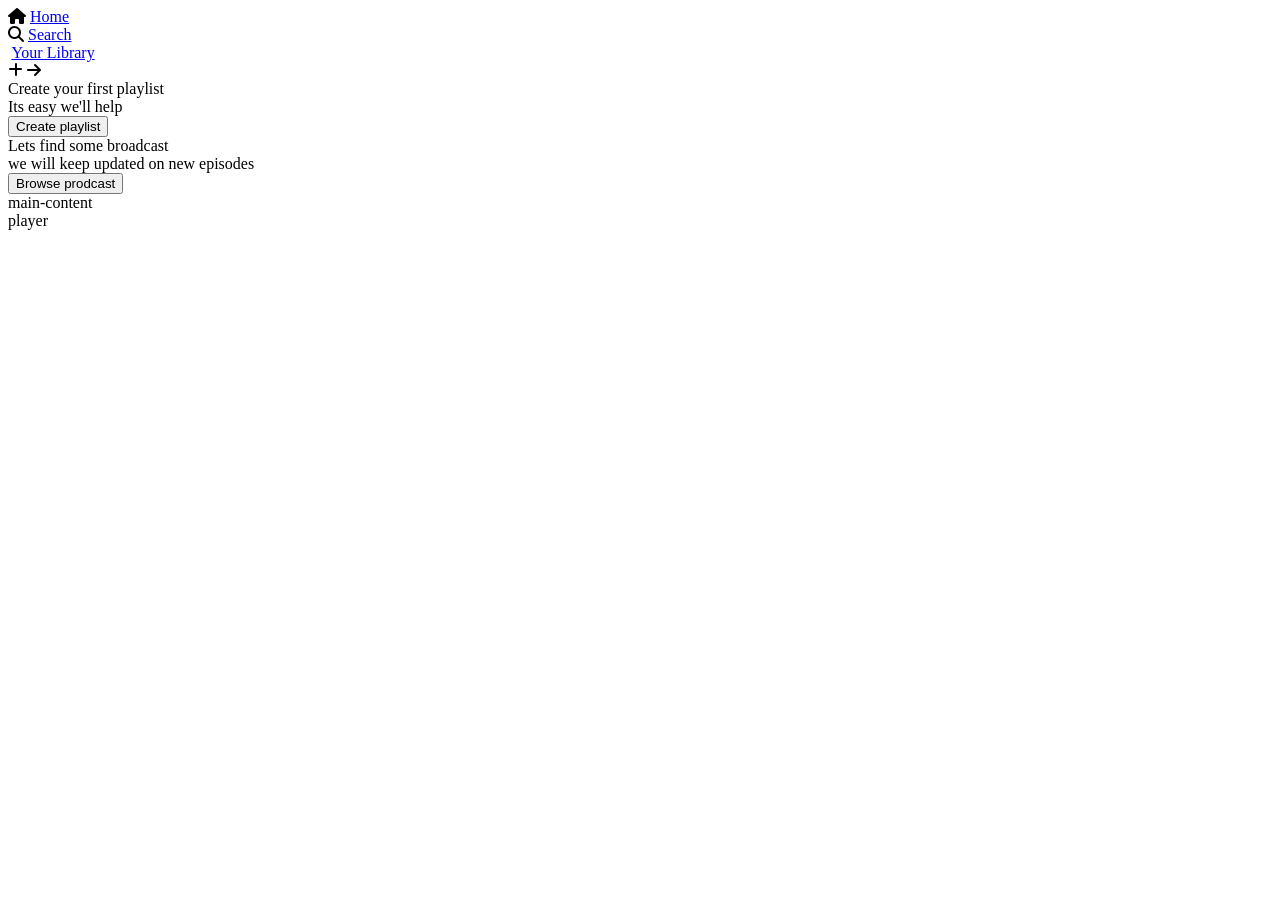
==== 2-Bootstrap/5/index.html @ 4090edd2 "Create index.html" ====
<!DOCTYPE html>
<html lang="en">
  <head>
    <meta charset="UTF-8" />
    <meta name="viewport" content="width=device-width, initial-scale=1.0" />
    <link rel="icon" href="./assets/logo.png" />
    <title>Spotify - Web Player: Music for everyone</title>
    <link
      rel="stylesheet"
      href="https://cdnjs.cloudflare.com/ajax/libs/font-awesome/6.7.2/css/all.min.css"
      integrity="sha512-Evv84Mr4kqVGRNSgIGL/F/aIDqQb7xQ2vcrdIwxfjThSH8CSR7PBEakCr51Ck+w+/U6swU2Im1vVX0SVk9ABhg=="
      crossorigin="anonymous"
      referrerpolicy="no-referrer"
    />
    <link rel="preconnect" href="https://fonts.googleapis.com" />
    <link rel="preconnect" href="https://fonts.gstatic.com" crossorigin />
    <link
      href="https://fonts.googleapis.com/css2?family=Montserrat:ital,wght@0,100..900;1,100..900&display=swap"
      rel="stylesheet"
    />

    <link rel="stylesheet" href="style.css" />
  </head>
  <body>
    <div class="main">
      <div class="sidebar">
        <div class="nav">
          <div class="nav-option">
            <i class="fa-solid fa-house"></i>
            <a href="##">Home</a>
          </div>
          <div class="nav-option">
            <i class="fa-solid fa-magnifying-glass"></i>
            <a href="##">Search</a>
          </div>
        </div>
         <div class="library">
              
                <div class="options">
                    <div class="lib-options nav-option">
                    <img src="./assets/library_icon.png" alt="">
                    <a href="#">Your Library</a>
                    </div>
                    <div class="icons">
                        <i class="fa-solid fa-plus"></i>
                        <i class="fa-solid fa-arrow-right"></i>
                    </div>
                </div>
                <div class="lib-boxes">
                 <div class="boxes">
                  <div class="box1">Create your first playlist</div>
                  <div class="box2">Its easy we'll help</div>
                   <button class="badge">Create playlist</button>
                    
                 </div>
                       <div class="lib-boxes">
                 <div class="boxes">
                  <div class="box1">Lets find some broadcast</div>
                  <div class="box2">we will keep updated on new episodes</div>
                   <button class="badge">Browse prodcast</button>
                    
                 </div>
                </div>
            </div>
      </div>
      <div class="main-content">main-content</div>
      <div class="player">player</div>
    </div>
  </body>
</html>
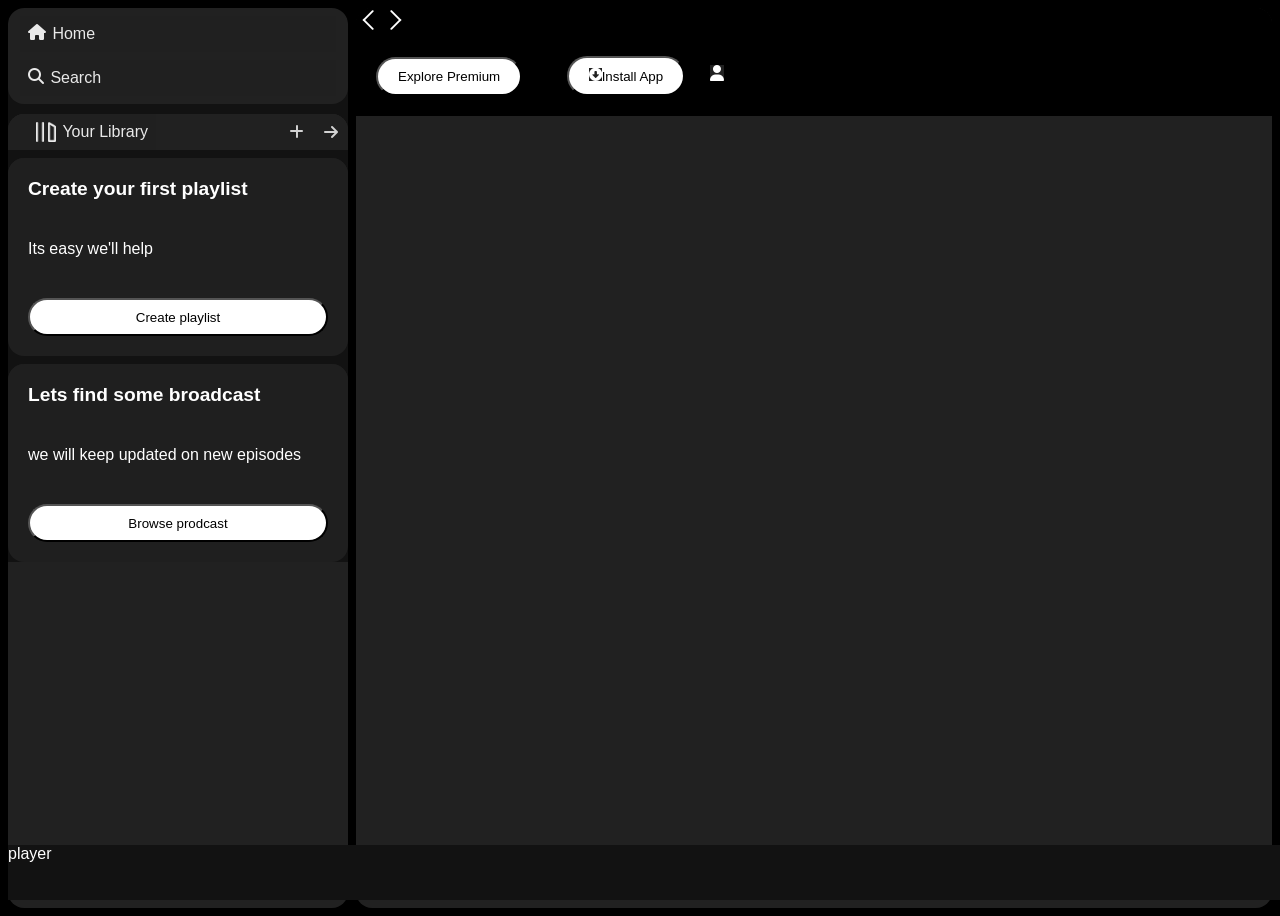
==== commit f3d0a105: "Update index.html" ====
--- a/2-Bootstrap/5/index.html
+++ b/2-Bootstrap/5/index.html
@@ -34,36 +34,47 @@
             <a href="##">Search</a>
           </div>
         </div>
-         <div class="library">
-              
-                <div class="options">
-                    <div class="lib-options nav-option">
-                    <img src="./assets/library_icon.png" alt="">
-                    <a href="#">Your Library</a>
-                    </div>
-                    <div class="icons">
-                        <i class="fa-solid fa-plus"></i>
-                        <i class="fa-solid fa-arrow-right"></i>
-                    </div>
-                </div>
-                <div class="lib-boxes">
-                 <div class="boxes">
-                  <div class="box1">Create your first playlist</div>
-                  <div class="box2">Its easy we'll help</div>
-                   <button class="badge">Create playlist</button>
-                    
-                 </div>
-                       <div class="lib-boxes">
-                 <div class="boxes">
-                  <div class="box1">Lets find some broadcast</div>
-                  <div class="box2">we will keep updated on new episodes</div>
-                   <button class="badge">Browse prodcast</button>
-                    
-                 </div>
-                </div>
+        <div class="library">
+          <div class="options">
+            <div class="lib-options nav-option">
+              <img src="./assets/library_icon.png" alt="" />
+              <a href="#">Your Library</a>
             </div>
+            <div class="icons">
+              <i class="fa-solid fa-plus"></i>
+              <i class="fa-solid fa-arrow-right"></i>
+            </div>
+          </div>
+          <div class="lib-boxes">
+            <div class="boxes">
+              <div class="box1">Create your first playlist</div>
+              <div class="box2">Its easy we'll help</div>
+              <button class="badge">Create playlist</button>
+            </div>
+            <div class="boxes">
+              <div class="box1">Lets find some broadcast</div>
+              <div class="box2">we will keep updated on new episodes</div>
+              <button class="badge">Browse prodcast</button>
+            </div>
+          </div>
+        </div>
       </div>
-      <div class="main-content">main-content</div>
+      <div class="main-content">
+        <div class="sticky-nav">
+          <div class="sticky-nav-icons">
+            <img src="./assets/backward_icon.png" />
+            <img class="hide" src="./assets/forward_icon.png" />
+          </div>
+          <div class="sticky-nav-options">
+            <button class="badge hide">Explore Premium</button>
+            <button class="badge dark-badge" >
+              <i class="fa-solid fa-circle-down"></i>Install App
+            </button>
+            <i class="fa-solid fa-user"></i>
+          </div>
+        </div>
+        <div class="cards"></div>
+      </div>
       <div class="player">player</div>
     </div>
   </body>
--- a/2-Bootstrap/5/style.css
+++ b/2-Bootstrap/5/style.css
@@ -0,0 +1,144 @@
+*{
+     font-family: "Montserrat", sans-serif;
+     margin: 0px;
+     background-color: black;
+     color: white;
+     overflow: hidden;
+}
+.main{
+    display: flex;
+    height: 100vh ;
+    padding: 0.5rem;
+
+    
+}
+.sidebar{
+    background-color:rgb(18, 18, 18);
+    width: 340px;
+    border-radius: 1rem;
+    overflow:auto;
+    /* border: 2px solid white; */
+}
+.main-content{
+    flex: 1;
+    background-color:rgb(33, 33, 33);
+    border-radius: 1rem;
+    overflow: scroll;
+        /* border: 2px solid white; */
+    margin-left:0.5rem;
+
+
+}
+.player{
+    background-color:rgb(18, 18, 18);
+    position:fixed;
+    bottom: 0;
+    width: 100%;
+    height: 55px;
+}
+a{
+    text-decoration: none;
+}
+.nav{
+    background-color: rgb(33, 33, 33);
+    display: flex;
+    flex-direction: column;
+    gap: 0.5rem;
+    border-radius: 1rem;
+    padding: 0.5rem 0.75rem;
+
+}
+.nav-option{
+    display: flex;
+    background-color: rgb(33, 33, 33);
+    padding: 0.5rem;
+    
+}
+.library
+{
+    background-color: rgb(33, 33, 33);
+    border-radius: 1rem;
+    margin-top: 10px;
+    height: 100%;
+
+}
+i,a{
+    background-color: rgb(33, 33, 33);
+    color: white;
+}
+.nav-option{
+    line-height: 1.25rem;
+    opacity: .9;
+    
+}
+.nav-option:hover{
+    opacity: 1.25;
+}
+nav-option i{
+    font-size: 1.25rem;
+}
+.nav-option a{
+    font-size: 1rem;
+    margin-left: 0.4rem;
+}
+
+.options{
+    background-color: rgb(33, 33, 33);
+    display: flex;
+    justify-content: space-between;
+    
+
+}
+.lib-options img{
+    background-color: rgb(33, 33, 33);
+    height: 1.25rem;
+    width: 1.25rem;
+    padding-left: 1.25rem;
+    
+
+}
+.lib-options a{
+     color: white;
+     background-color: rgb(33, 33, 33);
+}
+.icons{
+
+    background-color: rgb(33, 33, 33);
+    display: flex;
+    gap: 1.25rem;
+    padding:  0.6rem;
+    opacity: .8;
+
+}
+.icons:hover{
+    opacity: 1.25;
+}
+.boxes{
+    background-color: rgb(31, 31, 31);
+    border-radius: 1rem;
+    display: flex;
+    flex-direction: column;
+    margin-top: .5rem;
+}
+.box1{
+    background-color: rgb(31,31,31);
+    font-size: 1.20rem;
+    padding: 1.25rem;
+      font-weight:600;
+}
+.box2{
+    background-color: rgb(31,31,31);
+    font-size: 1rem;
+  
+    padding: 1.25rem;
+}
+.badge{
+    background-color: white;
+    color: black;
+    border-radius: 100px;
+    padding: 0.6rem 1.25rem;
+    margin: 1.25rem;
+}
+.lib-boxes{
+    background-color: rgb(18,18,18);
+}   
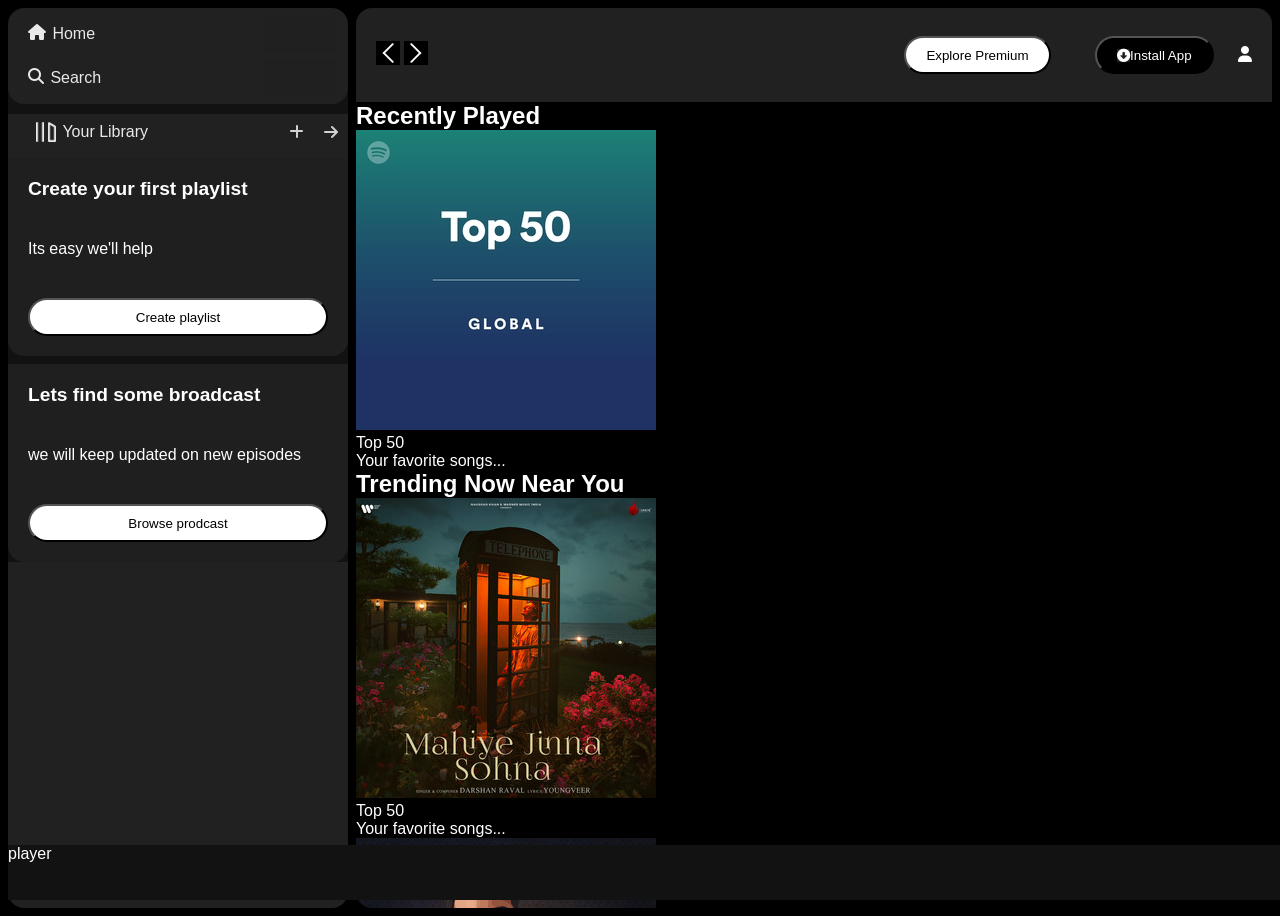
==== commit 1b707692: "Modified index.html" ====
--- a/2-Bootstrap/5/index.html
+++ b/2-Bootstrap/5/index.html
@@ -67,14 +67,73 @@
           </div>
           <div class="sticky-nav-options">
             <button class="badge hide">Explore Premium</button>
-            <button class="badge dark-badge" >
+            <button class="badge dark-badge">
               <i class="fa-solid fa-circle-down"></i>Install App
             </button>
             <i class="fa-solid fa-user"></i>
           </div>
         </div>
-        <div class="cards"></div>
+
+        <h2>Recently Played</h2>
+        <div class="card-container">
+          <div class="card">
+            <img src="./assets/card1img.jpeg" class="card-img" />
+            <p class="card-title">Top 50</p>
+            <p class="card-info">Your favorite songs...</p>
+          </div>
+        </div>
+
+        <h2>Trending Now Near You</h2>
+        <div class="card-container">
+          <div class="card">
+            <img src="./assets/card2img.jpeg" class="card-img" />
+            <p class="card-title">Top 50</p>
+            <p class="card-info">Your favorite songs...</p>
+          </div>
+          <div class="card">
+            <img src="./assets/card3img.jpeg" class="card-img" />
+            <p class="card-title">Top 50</p>
+            <p class="card-info">Your favorite songs...</p>
+          </div>
+          <div class="card">
+            <img src="./assets/card4img.jpeg" class="card-img" />
+            <p class="card-title">Top 50</p>
+            <p class="card-info">Your favorite songs...</p>
+          </div>
+          <div class="card">
+            <img src="./assets/card1img.jpeg" class="card-img" />
+            <p class="card-title">Top 50</p>
+            <p class="card-info">Your favorite songs...</p>
+          </div>
+          <div class="card">
+            <img src="./assets/card2img.jpeg" class="card-img" />
+            <p class="card-title">Top 50</p>
+            <p class="card-info">Your favorite songs...</p>
+          </div>
+        </div>
+        <h2>Featured Charts</h2>
+        <div class="card-container">
+          <div class="card">
+            <img src="./assets/card5img.jpeg" class="card-img" />
+            <p class="card-title">Top 50</p>
+            <p class="card-info">Your favorite songs...</p>
+          </div>
+          <div class="card">
+            <img src="./assets/card6img.jpeg" class="card-img" />
+            <p class="card-title">Top 50</p>
+            <p class="card-info">Your favorite songs...</p>
+          </div>
+          <div class="card">
+            <img src="./assets/card5img.jpeg" class="card-img" />
+            <p class="card-title">Top 50</p>
+            <p class="card-info">Your favorite songs...</p>
+          </div>
+        </div>
+        <div class="footer">
+          <div class="line"  ></div>
+        </div>
       </div>
+
       <div class="player">player</div>
     </div>
   </body>
--- a/2-Bootstrap/5/style.css
+++ b/2-Bootstrap/5/style.css
@@ -3,14 +3,13 @@
      margin: 0px;
      background-color: black;
      color: white;
-     overflow: hidden;
+     /* overflow: hidden; */
 }
 .main{
     display: flex;
     height: 100vh ;
     padding: 0.5rem;
-
-    
+   
 }
 .sidebar{
     background-color:rgb(18, 18, 18);
@@ -20,10 +19,10 @@
     /* border: 2px solid white; */
 }
 .main-content{
-    flex: 1;
+    flex-grow: 1;
     background-color:rgb(33, 33, 33);
     border-radius: 1rem;
-    overflow: scroll;
+    overflow: auto;
         /* border: 2px solid white; */
     margin-left:0.5rem;
 
@@ -141,4 +140,34 @@
 }
 .lib-boxes{
     background-color: rgb(18,18,18);
-}   +}   
+.sticky-nav{
+    position: sticky;
+    background-color:rgb(33, 33, 33);
+    display: flex;
+    justify-content: space-between;
+    padding: 0.5rem 1.25rem;
+    align-items: center;
+   
+}
+.sticky-nav-options,.sticky-nav-icons{
+     background-color:rgb(33, 33, 33);
+}
+.sticky-nav-icons i{
+         background-color:rgb(33, 33, 33);
+
+}
+.sticky-nav-option{
+    display: flex;
+    align-items: center;
+    justify-content: center;
+}
+.dark-badge{
+    background-color: black;
+    color: white;
+}
+@media (max-width:1000px){
+    .hide{
+        display: none;
+    }
+}
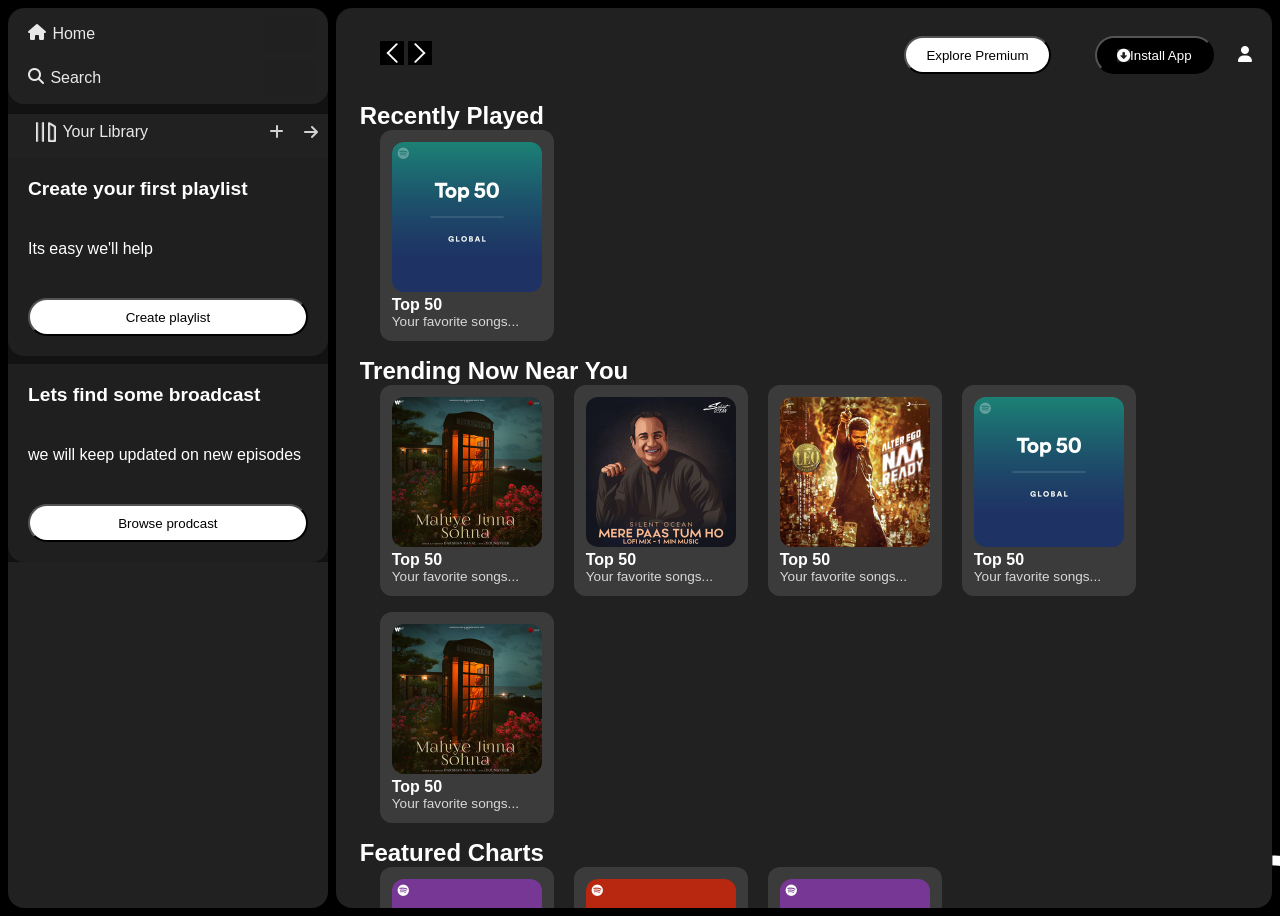
==== commit 411c8b69: "Update index.html" ====
--- a/2-Bootstrap/5/index.html
+++ b/2-Bootstrap/5/index.html
@@ -134,7 +134,32 @@
         </div>
       </div>
 
-      <div class="player">player</div>
+      <div class="music-player">
+       <div class="album"></div>
+       <div class="player">
+        <div class="player-control">
+         <img src="assets/player_icon1.png" class="player-control-icon" />
+         <img src="assets/player_icon2.png" class="player-control-icon" />
+         <img src="assets/player_icon3.png" class="player-control-icon"  style="opacity: 1;height: 2rem;"/>
+         <img src="assets/player_icon4.png" class="player-control-icon" />
+         <img src="assets/player_icon5.png" class="player-control-icon" />
+        </div>
+        <div class="playback-bar">
+          <span class="current-time">0:00</span>
+          <input type="range" class="progress-bar"  min="0" max="100"/>
+          <span class="total-time">3:48</span>
+        </div>
+
+       </div>
+       <div class="controls">
+
+       </div>
+
+
+
+
+
+      </div>
     </div>
   </body>
 </html>
--- a/2-Bootstrap/5/style.css
+++ b/2-Bootstrap/5/style.css
@@ -25,6 +25,7 @@
     overflow: auto;
         /* border: 2px solid white; */
     margin-left:0.5rem;
+    padding-left: 1.5rem;
 
 
 }
@@ -170,4 +171,50 @@
     .hide{
         display: none;
     }
+}
+h2{
+    background-color:rgb(33, 33, 33);
+
+}
+.card{
+    width: 150px;
+    border-radius: 0.75rem;
+    padding: .75rem;
+       background-color:rgb(59, 59, 59);
+       margin-left: 1.25rem;
+       margin-bottom: 1rem;
+}
+.card-container{
+    display: flex;
+    flex-wrap: wrap;
+     background-color:rgb(33, 33, 33);
+
+}
+.card-img{
+    width:100%;
+    border-radius: 0.75rem;
+}
+.card-info{
+   border-radius: 0.75rem;  
+   font-size: 0.85rem;
+   opacity:0.8;
+   background-color:rgb(59,59,59);
+}
+.card-title{
+    font-weight: 600;
+    background-color:rgb(59,59,59);
+}
+.footer{
+    height: 300px;
+    display:flex ;
+    align-items: center;
+    justify-content: center;
+    background-color:rgb(33, 33, 33);
+}
+.line{
+    width: 90%;
+    height: 30%;
+    border-top: 1px solid white;
+    opacity: 0.4;
+    background-color:rgb(33, 33, 33);
 }
